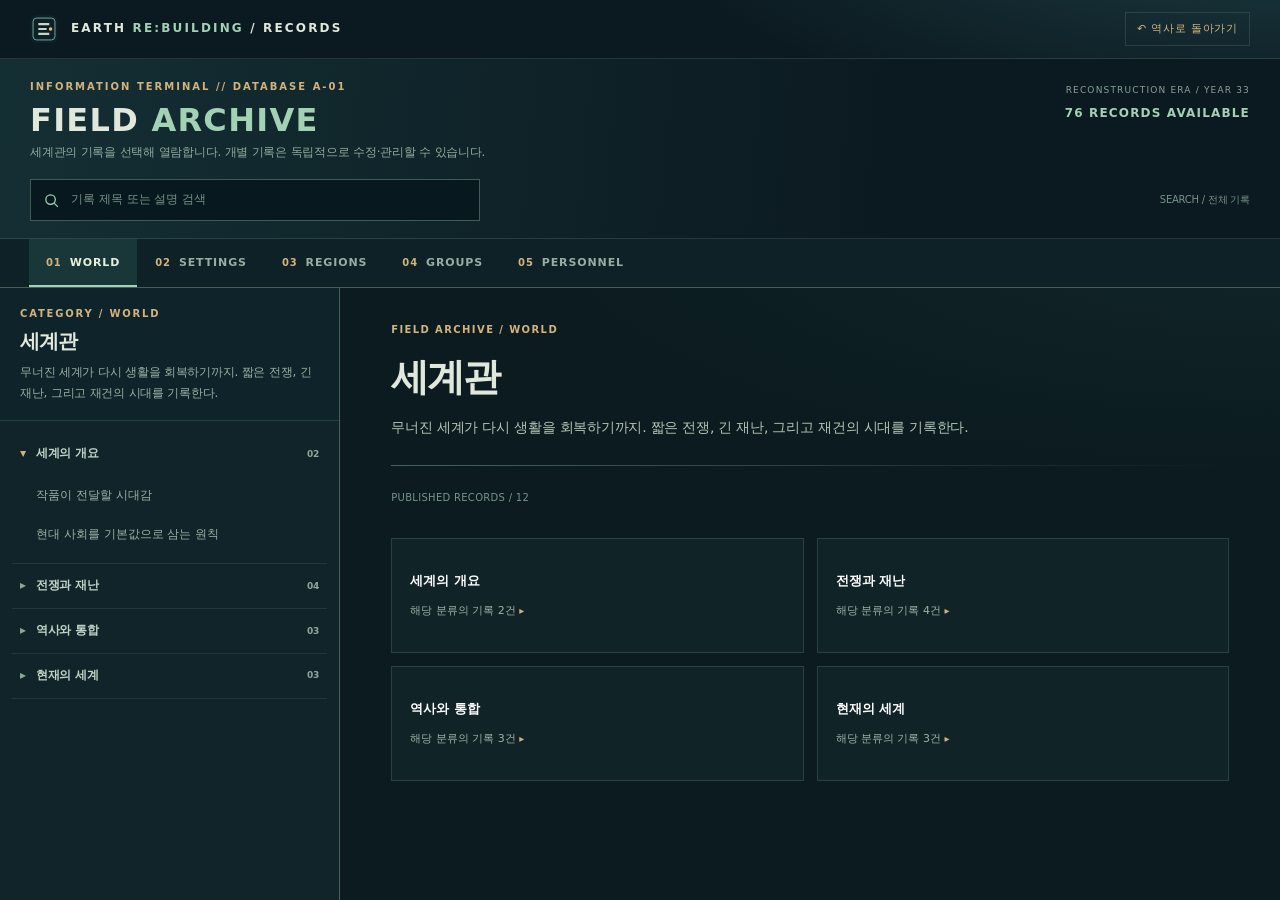
==== archive.html @ cd562d96 "Rebuild EARTH RE:BUILDING website" ====
<!doctype html>
<html lang="ko">
<head>
  <meta charset="utf-8">
  <meta name="viewport" content="width=device-width, initial-scale=1">
  <meta name="theme-color" content="#0b1a20">
  <meta name="description" content="EARTH RE:BUILDING — FIELD ARCHIVE. 세계관, 설정, 지역, 집단, 인물을 열람합니다.">
  <title>FIELD ARCHIVE — EARTH RE:BUILDING</title>
  <link rel="icon" href="assets/favicon.svg" type="image/svg+xml">
  <link rel="stylesheet" href="css/site.css">
  <link rel="stylesheet" href="css/archive.css">
  <script src="js/archive.js" defer></script>
</head>
<body class="archive-page inner-page">
  <a class="skip-link" href="#archive-detail">본문으로 건너뛰기</a>
  <div class="inner-shell">
    <header class="inner-top">
      <a class="inner-brand" href="./"><img src="assets/favicon.svg" alt="" width="28" height="28"><span>EARTH <em>RE:BUILDING</em> / RECORDS</span></a>
      <nav class="inner-nav" aria-label="이동"><a href="./" class="back-home">↶ 역사로 돌아가기</a></nav>
    </header>
    <main class="archive-layout">
      <header class="archive-header">
        <div class="archive-header-top">
          <div><div class="kicker">INFORMATION TERMINAL // DATABASE A-01</div><h1>FIELD <b>ARCHIVE</b></h1><p>세계관의 기록을 선택해 열람합니다. 개별 기록은 독립적으로 수정·관리할 수 있습니다.</p></div>
          <div class="archive-meta">RECONSTRUCTION ERA / YEAR 33<strong id="record-total">RECORD SYSTEM</strong></div>
        </div>
        <div class="archive-tools"><label class="search-label"><svg viewBox="0 0 24 24" fill="none" stroke="currentColor" stroke-width="1.8" aria-hidden="true"><circle cx="10.7" cy="10.7" r="6.7"/><path d="m16 16 5 5"/></svg><input type="search" id="search-records" placeholder="기록 제목 또는 설명 검색" aria-label="전체 기록 검색" autocomplete="off"></label><span class="search-shortcut">SEARCH / 전체 기록</span></div>
      </header>
      <div id="archive-tabs" class="archive-tabs" role="tablist" aria-label="기록 대분류"></div>
      <div class="archive-columns">
        <aside class="archive-sidebar" aria-label="기록 목차">
          <div class="sidebar-status"><div class="small-tag" id="sidebar-code">CATEGORY 01</div><h2 id="sidebar-title">분류 불러오는 중</h2><p id="sidebar-description">...</p></div>
          <nav class="section-list" id="section-list" aria-label="하위 분류"></nav>
        </aside>
        <section class="archive-detail" id="archive-detail" aria-label="기록 본문" tabindex="-1"><div id="detail-content" class="detail-content" aria-live="polite"><p class="archive-loading">기록을 불러오는 중입니다...</p></div></section>
      </div>
    </main>
  </div>
</body>
</html>
---- css/site.css ----
/* EARTH RE:BUILDING — no framework, no remote assets, no CMS */
:root{color-scheme:dark;--bg:#091419;--bg2:#0d1d22;--panel:#112329;--panel2:#152b30;--panel3:#1b3337;--ink:#e0e7db;--muted:#9db4ab;--subtle:#789188;--line:rgba(160,196,171,.17);--line-strong:rgba(160,196,171,.38);--mint:#a2d1b4;--gold:#d2b37e;--red:#e59a7b;--shadow:0 28px 85px rgba(0,0,0,.46);--font:system-ui,-apple-system,BlinkMacSystemFont,"Noto Sans KR","Malgun Gothic",sans-serif}
*{box-sizing:border-box}html{scroll-behavior:smooth}body{margin:0;min-height:100vh;background:radial-gradient(ellipse 90% 40% at 50% -7%,#17363c 0,transparent 72%),var(--bg);color:var(--ink);font:400 15px/1.65 var(--font);letter-spacing:-.015em}button,input,a{font:inherit}button{cursor:pointer}a{color:inherit;text-decoration:none}button:focus-visible,a:focus-visible,input:focus-visible,summary:focus-visible{outline:2px solid var(--gold);outline-offset:4px}::selection{background:#729d83;color:#071215}.skip-link{position:absolute;top:-70px;left:18px;z-index:10000;background:var(--gold);color:#08191d;padding:8px 14px}.skip-link:focus{top:14px}.scanlines{position:fixed;inset:0;z-index:15;pointer-events:none;opacity:.07;background:repeating-linear-gradient(transparent 0px,transparent 4px,rgba(0,0,0,.7) 5px)}
.site-header{height:87px;display:flex;align-items:center;justify-content:space-between;gap:24px;padding:0 clamp(22px,4.3vw,88px);border-bottom:1px solid var(--line);background:rgba(7,18,23,.88);position:relative;z-index:20}.brand{display:flex;align-items:center;gap:17px;flex-shrink:0}.brand-mark{display:grid;place-content:center;min-width:58px;height:50px;border:1px solid #83b3a4;background:linear-gradient(125deg,#1b3939,#112429);font-weight:800;font-size:23px;letter-spacing:-.07em;color:#cfdfcd}.brand-mark span{color:var(--gold);margin:0 2px}.brand-copy{display:flex;flex-direction:column;line-height:1.3}.brand-copy strong{letter-spacing:.075em;font-size:14px}.brand-copy strong span{color:var(--mint)}.brand-copy small{color:var(--subtle);letter-spacing:.17em;font-size:9px;margin-top:6px}.header-nav{display:flex;align-items:center;gap:clamp(10px,2vw,30px)}.header-nav button{border:0;background:none;padding:12px 0;color:#b7c7bd;font-size:11px;font-weight:650;letter-spacing:.18em;transition:color .2s}.header-nav button:hover{color:#fff}.header-status{display:flex;align-items:center;gap:9px;font:500 10px/1 var(--font);letter-spacing:.12em;color:#a5afa5;white-space:nowrap}.header-status b{color:var(--mint);font-weight:600}.live-dot{height:7px;width:7px;background:#a4d4ac;border-radius:50%;box-shadow:0 0 9px #71bf93}.hub-page{max-width:2000px;margin:0 auto}.hub-page main{padding:0 clamp(20px,4.3vw,88px)}.hero-heading{padding:clamp(40px,5.3vw,86px) 0 34px;position:relative}.eyebrow{display:flex;align-items:center;gap:12px;color:var(--gold);font-size:10px;letter-spacing:.21em;font-weight:700}.micro-square{height:7px;width:7px;border:1px solid var(--gold);transform:rotate(45deg)}.eyebrow-dash{color:#55766d}.hero-heading h1{font-size:clamp(34px,4.8vw,66px);line-height:1.27;letter-spacing:-.06em;font-weight:600;margin:21px 0 18px}.hero-heading em{color:var(--mint);font-style:normal}.hero-heading p{color:#adbeb4;margin:0;font-size:clamp(13px,1.1vw,16px);line-height:1.95}.hero-link{margin-top:25px;border:1px solid #80ad97;color:#dce7dd;background:rgba(43,88,79,.26);padding:12px 18px;min-width:160px;display:inline-flex;align-items:center;justify-content:space-between;gap:25px;font-size:12px;letter-spacing:.04em;transition:background .2s,transform .2s}.hero-link:hover{background:rgba(64,111,97,.55);transform:translateY(-1px)}.hero-link span{font-size:18px;color:var(--gold)}.hub-section{margin-top:8px}.scene-head,.scene-foot{display:flex;align-items:center;justify-content:space-between;gap:15px;font-size:10px;letter-spacing:.16em;color:#afc3b6;font-weight:700;padding:11px 0}.scene-head{border-top:1px solid var(--line-strong)}.scene-head-right{color:var(--gold)}.scene-head .label-faint{font-size:11px;letter-spacing:.015em;font-weight:400;color:#849d92}.tiny-diamond{display:inline-block;width:7px;height:7px;transform:rotate(45deg);background:var(--gold);margin-right:7px}.scene{position:relative;aspect-ratio:1600/860;max-height:68vh;min-height:310px;width:100%;overflow:hidden;background:#0f272b;border:1px solid rgba(154,182,162,.35);isolation:isolate;box-shadow:var(--shadow)}.scene-image{width:100%;height:100%;object-fit:cover;display:block}.scene-vignette{position:absolute;inset:0;background:linear-gradient(90deg,rgba(5,15,21,.15),transparent 35%,transparent 65%,rgba(5,15,21,.10)),linear-gradient(0deg,rgba(5,12,17,.57),transparent 28%,transparent 78%,rgba(5,12,17,.13));pointer-events:none}.scene-grid{position:absolute;inset:0;pointer-events:none;background:linear-gradient(90deg,transparent calc(50% - .5px),rgba(195,220,190,.08) 50%,transparent calc(50% + .5px)),linear-gradient(0deg,transparent calc(50% - .5px),rgba(195,220,190,.05) 50%,transparent calc(50% + .5px))}.scene-bottom{position:absolute;bottom:0;left:0;right:0;display:flex;justify-content:space-between;padding:14px 20px;background:linear-gradient(0deg,rgba(6,17,22,.95),rgba(6,17,22,.15));font:700 9px/1.2 var(--font);letter-spacing:.22em;color:#b7c9bd;pointer-events:none}.interaction-dot{height:6px;width:6px;border:1px solid var(--mint);display:inline-block;margin-right:7px;transform:rotate(45deg)}.scene-foot{color:#718e86;font-weight:500;font-size:9px;padding:10px 0 18px}.hotspot{position:absolute;display:flex;flex-direction:column;align-items:center;justify-content:flex-end;gap:3px;min-width:138px;min-height:108px;transform:translate(-50%,-50%);background:transparent;border:0;color:#d5e8d9;text-shadow:0 2px 12px #071419;transition:transform .2s}.hotspot:before{content:"";position:absolute;inset:14% 10% 33%;border:1px solid rgba(167,221,188,.48);background:rgba(93,152,121,.05);clip-path:polygon(0 14px,14px 0,100% 0,100% calc(100% - 14px),calc(100% - 14px) 100%,0 100%);opacity:.75;transition:.2s}.hotspot:after{content:"+";position:absolute;top:34%;left:50%;transform:translate(-50%,-50%);font-size:23px;font-weight:300;color:#e1ead4;opacity:.8;transition:.2s}.hotspot-glow{position:absolute;inset:-20%;background:radial-gradient(ellipse at center,rgba(135,223,172,.25),transparent 59%);filter:blur(9px);pointer-events:none;opacity:.45;transition:opacity .2s}.hotspot-code{z-index:1;font:700 9px/1.2 var(--font);letter-spacing:.2em;color:#d2d9b6}.hotspot-name{z-index:1;min-width:120px;text-align:center;background:rgba(7,23,29,.88);border:1px solid rgba(146,193,157,.72);padding:7px 11px;font-size:12px;font-weight:650;box-shadow:0 5px 30px rgba(0,0,0,.25)}.hotspot-name span{color:var(--gold)}.hotspot:hover,.hotspot:focus-visible{transform:translate(-50%,-52%)}.hotspot:hover:before,.hotspot:focus-visible:before{background:rgba(124,201,158,.2);border-color:#d0e8cb}.hotspot:hover:after,.hotspot:focus-visible:after{color:white;font-size:32px}.hotspot:hover .hotspot-glow,.hotspot:focus-visible .hotspot-glow{opacity:1}.hotspot:focus-visible{outline:2px solid var(--gold);outline-offset:0}.hotspot-lounge{left:18%;top:54%}.hotspot-archive{left:48%;top:51%;min-width:200px}.hotspot-storage{left:75%;top:55%}.hotspot-field{left:91%;top:49%}.below-hub{display:grid;grid-template-columns:repeat(3,1fr);gap:28px;margin:35px 0 72px}.below-hub article{padding:19px 0 6px;border-top:1px solid var(--line-strong)}.under-number{font:700 10px/1 var(--font);letter-spacing:.18em;color:var(--gold)}.below-hub h2{font-size:20px;letter-spacing:-.04em;font-weight:580;margin:11px 0 8px}.below-hub p{color:#9cafa6;margin:0;font-size:13px;line-height:1.85}.site-footer{display:flex;justify-content:space-between;gap:20px;padding:20px clamp(22px,4.3vw,88px);border-top:1px solid var(--line);font-size:9px;letter-spacing:.15em;color:#6f8c80}.footer-version{color:var(--gold)}
/* Fullscreen museum-like content panel */
.panel-dialog{width:min(96vw,1780px);height:min(95dvh,1100px);max-width:none;max-height:none;padding:0;border:1px solid #7ea18f;background:#0b1b21;color:var(--ink);box-shadow:0 30px 150px #000}.panel-dialog::backdrop{background:rgba(2,9,12,.86);backdrop-filter:blur(7px)}.panel-frame{height:100%;display:flex;flex-direction:column}.panel-toolbar{height:49px;min-height:49px;padding:0 15px 0 20px;background:#183035;display:flex;align-items:center;justify-content:space-between;border-bottom:1px solid var(--line-strong);font-size:10px;letter-spacing:.14em;color:#b6cdbd;font-weight:650}.panel-toolbar b{font-weight:500;color:var(--gold)}.panel-actions{display:flex;align-items:center;gap:9px}.panel-actions a,.panel-actions button{border:1px solid rgba(159,204,171,.32);background:#0c2025;color:#d6e8d9;font-size:11px;padding:6px 12px;letter-spacing:0}.panel-actions button{border-color:#9f8c73}.panel-actions button span{color:var(--gold);margin-left:8px}.panel-actions button:hover,.panel-actions a:hover{background:#294446}.panel-frame iframe{border:0;flex:1;width:100%;background:#0c1a20;min-height:0}
/* Subpages, shared */
.inner-page{min-height:100vh;background:radial-gradient(ellipse 70% 40% at 100% -15%,#21434a,transparent 75%),#0b1a20}.inner-shell{min-height:100vh;display:flex;flex-direction:column;max-width:1760px;margin:auto}.inner-top{display:flex;align-items:center;justify-content:space-between;padding:19px 32px 14px;border-bottom:1px solid var(--line);gap:14px}.inner-brand{display:flex;align-items:center;gap:13px;white-space:nowrap}.inner-brand svg{height:28px;width:28px}.inner-brand span{font-size:12px;font-weight:760;letter-spacing:.18em}.inner-brand em{color:var(--mint);font-style:normal}.inner-nav{display:flex;align-items:center;gap:10px}.inner-nav a{font-size:11px;letter-spacing:.07em;border:1px solid var(--line);padding:7px 11px;color:#b7c9c0}.inner-nav a:hover{background:#223a3c}.inner-nav .back-home{color:var(--gold)}.inner-hero{padding:33px 34px 23px;border-bottom:1px solid var(--line);background:linear-gradient(95deg,rgba(36,67,68,.2),transparent 60%)}.inner-kicker{color:var(--gold);letter-spacing:.18em;font-size:10px;font-weight:750}.inner-hero h1{font-size:clamp(29px,3.8vw,49px);font-weight:640;margin:7px 0;letter-spacing:-.055em;line-height:1.35}.inner-hero p{color:#9ab5aa;margin:0;font-size:13px;max-width:830px;line-height:1.8}.inner-content{padding:33px 34px 60px;flex:1}.section-title{font-size:19px;font-weight:650;letter-spacing:-.03em;margin:0 0 10px}.section-copy{font-size:13px;color:var(--muted);margin:0 0 22px}.inner-footer{border-top:1px solid var(--line);padding:17px 34px;display:flex;justify-content:space-between;color:#718b82;font-size:10px;letter-spacing:.1em}.info-grid{display:grid;grid-template-columns:repeat(2,minmax(0,1fr));gap:17px}.info-card{border:1px solid var(--line-strong);background:linear-gradient(135deg,#152b2f,#0f2026);padding:27px;min-height:210px;position:relative;overflow:hidden}.info-card:before{content:"";position:absolute;right:-54px;top:-57px;border:1px solid rgba(150,210,169,.14);width:180px;height:180px;transform:rotate(45deg)}.info-card .tag{font-size:10px;letter-spacing:.17em;color:var(--gold);font-weight:750}.info-card h2{font-size:22px;letter-spacing:-.035em;margin:17px 0 10px}.info-card p{color:#a6b8ae;font-size:13px;max-width:550px;line-height:1.9}.info-card a{display:inline-flex;align-items:center;gap:10px;color:var(--mint);font-size:12px;border-bottom:1px solid rgba(156,212,169,.4);padding-bottom:3px;margin-top:9px}.info-card .stage{display:inline-block;color:var(--gold);font-size:10px;letter-spacing:.1em;background:rgba(160,132,87,.12);border:1px solid rgba(211,172,111,.25);padding:3px 8px}.empty-signal{margin-top:20px;border:1px dashed rgba(149,185,157,.35);padding:24px;color:#9cb1a7;background:#102128;font-size:13px}.empty-signal strong{display:block;color:#d9e1d2;margin-bottom:6px}.inner-page.embedded .inner-top,.inner-page.embedded .inner-footer{display:none}.inner-page.embedded .inner-hero{padding-top:24px}
@media(max-width:1000px){.header-status{display:none}.hero-heading{padding-top:46px}.hotspot{min-width:105px;min-height:77px}.hotspot:before{inset:0 8% 29%}.hotspot:after{top:31%}.hotspot-code{font-size:7px}.hotspot-name{font-size:10px;min-width:96px;padding:5px 6px}.below-hub{gap:20px}.scene{min-height:270px}}
@media(max-width:700px){.site-header{height:auto;min-height:80px;padding:13px 19px;flex-wrap:wrap;gap:9px}.brand-mark{min-width:44px;height:42px;font-size:17px}.brand{gap:10px}.brand-copy strong{font-size:11px}.brand-copy small{font-size:8px;letter-spacing:.08em}.header-nav{width:100%;justify-content:space-between;gap:12px;border-top:1px solid var(--line);padding-top:4px}.header-nav button{font-size:10px;padding:7px 0}.hub-page main{padding:0 16px}.hero-heading{padding:31px 0 22px}.hero-heading h1{font-size:32px}.hero-heading p br{display:none}.scene-head,.scene-foot{font-size:8px}.scene-head-right,.scene-foot span:last-child{display:none}.scene{aspect-ratio:auto;height:390px;min-height:0;max-height:none}.scene-image{object-fit:cover;object-position:center center;width:100%;height:100%}.hotspot{width:calc(50% - 20px);min-width:0;min-height:0;height:65px;transform:none!important;left:auto;top:auto;bottom:auto;right:auto;justify-content:center;gap:4px;padding:7px 5px;background:rgba(7,24,29,.92);border:1px solid rgba(151,193,161,.52);text-shadow:none}.hotspot:before,.hotspot:after,.hotspot-glow{display:none}.hotspot-code{font-size:8px;letter-spacing:.07em}.hotspot-name{font-size:11px;min-width:0;width:100%;border:0;background:transparent;padding:0;box-shadow:none}.hotspot-lounge{left:12px;bottom:98px}.hotspot-archive{right:12px;bottom:98px}.hotspot-storage{left:12px;bottom:24px}.hotspot-field{right:12px;bottom:24px}.hotspot-field .hotspot-name{max-width:none}.hotspot:hover,.hotspot:focus-visible{background:rgba(46,91,75,.95);border-color:var(--mint)}.scene-bottom{font-size:7px;padding:8px}.scene-bottom span:last-child{display:none}.below-hub{grid-template-columns:1fr;gap:16px;margin:24px 0 42px}.below-hub article{padding-top:16px}.below-hub h2{font-size:18px;margin:6px 0}.site-footer{font-size:8px;line-height:1.5;padding:15px;flex-wrap:wrap}.panel-dialog{width:100vw;height:100dvh;border:0;margin:0}.panel-toolbar{height:43px;min-height:43px;padding:0 9px;font-size:8px;letter-spacing:.04em}.panel-actions a{display:none}.panel-actions button{font-size:11px;padding:5px 9px}.inner-top{padding:14px 17px;flex-wrap:wrap}.inner-nav{flex-wrap:wrap}.inner-hero{padding:23px 19px}.inner-content{padding:23px 19px 40px}.inner-footer{padding:15px 19px}.info-grid{grid-template-columns:1fr}.info-card{min-height:180px;padding:22px}}
@media(prefers-reduced-motion:reduce){*,*:before,*:after{animation-duration:.01ms!important;transition-duration:.01ms!important;scroll-behavior:auto!important}}
---- css/archive.css ----
.archive-layout{flex:1;min-height:0;display:flex;flex-direction:column}.archive-header{padding:20px 30px 17px;border-bottom:1px solid var(--line);background:linear-gradient(95deg,#142f34,#0b1a20 70%)}.archive-header-top{display:flex;justify-content:space-between;align-items:flex-start;gap:20px}.archive-header .kicker{color:var(--gold);font-size:10px;letter-spacing:.2em;font-weight:740}.archive-header h1{margin:4px 0 3px;font-size:clamp(22px,2.5vw,32px);line-height:1.25;font-weight:650;letter-spacing:.04em}.archive-header h1 b{color:var(--mint);font-weight:650}.archive-header p{margin:0;color:#92aa9e;font-size:12px}.archive-meta{font-size:9px;color:#86a298;letter-spacing:.13em;text-align:right;white-space:nowrap;margin-top:4px}.archive-meta strong{color:var(--mint);display:block;font-size:12px;margin-top:6px}.archive-tools{display:flex;justify-content:space-between;align-items:center;gap:15px;margin-top:17px}.search-label{display:flex;align-items:center;gap:11px;max-width:450px;min-width:210px;width:100%;border:1px solid var(--line-strong);background:#07191e;color:var(--mint);padding:0 12px}.search-label svg{width:17px;height:17px;flex-shrink:0}.search-label input{background:transparent;border:0;outline:0;color:var(--ink);width:100%;padding:10px 0;font-size:12px}.search-label input::placeholder{color:#789289}.search-shortcut{font-size:10px;color:#789289;white-space:nowrap}.archive-tabs{display:flex;flex-wrap:wrap;gap:1px;padding:0 29px;background:#0d2126;border-bottom:1px solid var(--line-strong)}.archive-tab{display:flex;align-items:center;gap:8px;padding:15px 17px 13px;border:0;border-bottom:2px solid transparent;background:transparent;color:#95afa3;font-size:11px;letter-spacing:.08em;font-weight:650}.archive-tab:hover{color:var(--ink);background:#1b3639}.archive-tab[aria-selected="true"]{border-bottom-color:var(--mint);background:#193638;color:#e5f1de}.tab-num{color:var(--gold);font:650 10px/1 var(--font)}.archive-columns{display:grid;grid-template-columns:minmax(265px,340px) minmax(0,1fr);flex:1;min-height:0;max-height:calc(100dvh - 213px)}.archive-sidebar{border-right:1px solid var(--line-strong);overflow-y:auto;overscroll-behavior:contain;background:#10242a}.sidebar-status{padding:21px 20px 16px;border-bottom:1px solid var(--line);position:sticky;top:0;background:rgba(16,36,42,.98);z-index:3}.sidebar-status .small-tag{font:700 10px/1 var(--font);letter-spacing:.18em;color:var(--gold)}.sidebar-status h2{font-size:20px;letter-spacing:-.05em;font-weight:620;margin:6px 0 4px}.sidebar-status p{font-size:12px;color:#98afa3;line-height:1.75;margin:0}.section-list{padding:11px 12px 23px}.archive-section{border-bottom:1px solid rgba(159,192,174,.12)}.archive-section>summary{display:flex;align-items:center;gap:10px;padding:12px 8px;color:#c2d3c5;font-size:12px;font-weight:600;cursor:pointer;list-style:none;user-select:none}.archive-section>summary::-webkit-details-marker{display:none}.archive-section>summary:before{content:"▸";color:#89aa95;transition:transform .2s}.archive-section[open]>summary:before{transform:rotate(90deg);color:var(--gold)}.archive-section .count{margin-left:auto;font-size:9px;color:#91a89c}.archive-item-list{padding:0 0 10px 10px}.archive-entry{display:block;width:100%;text-align:left;padding:10px 12px;border:0;border-left:2px solid transparent;background:transparent;color:#9ab1a5;font-size:12px;line-height:1.55}.archive-entry:hover{background:rgba(75,115,96,.15);color:#d8e7d9}.archive-entry.active{border-left-color:var(--mint);background:rgba(82,133,104,.22);color:#f0f8eb}.archive-entry mark{background:#426e5f;color:white}.no-results{padding:15px;font-size:12px;color:var(--muted)}.archive-detail{min-width:0;overflow-y:auto;overscroll-behavior:contain;background:radial-gradient(ellipse 80% 40% at 100% -10%,rgba(47,85,79,.18),transparent),#0b1b20}.detail-content{max-width:1080px;margin:auto;padding:34px clamp(24px,4vw,68px) 68px;min-height:100%}.detail-crumb{font-size:10px;color:var(--gold);letter-spacing:.14em;font-weight:650;text-transform:uppercase}.detail-title{margin:12px 0 12px;font-size:clamp(26px,3vw,40px);font-weight:650;letter-spacing:-.055em;line-height:1.35}.detail-summary{color:#afc6b4;font-size:14px;line-height:1.85;margin:0 0 22px;max-width:820px}.detail-rule{height:1px;background:linear-gradient(90deg,var(--mint),transparent);opacity:.4;margin:24px 0}.detail-body{color:#c0d0c4;font-size:14px;line-height:2.05;letter-spacing:-.015em;word-break:keep-all}.detail-body p{margin:0 0 19px}.detail-body h3{font-size:16px;color:#e0e8d8;margin:28px 0 10px;font-weight:660}.detail-image{margin:25px 0 25px;border:1px solid var(--line-strong);background:#07181f}.detail-image img{width:100%;display:block;max-height:360px;object-fit:cover}.detail-image figcaption{font-size:10px;color:#92a89b;padding:9px 13px;border-top:1px solid var(--line)}.detail-actions{display:flex;gap:10px;align-items:center;flex-wrap:wrap;margin-top:28px}.detail-actions button,.detail-actions a{padding:8px 12px;border:1px solid var(--line-strong);background:#173139;color:#c7e1ce;font-size:11px}.detail-actions button:hover,.detail-actions a:hover{background:#24444b}.source-tag{font-size:10px;color:#77958b;letter-spacing:.03em;margin-top:24px}.intro-art{width:48px;height:48px;border:1px solid rgba(177,206,183,.4);display:grid;place-items:center;color:var(--mint);font-size:24px;margin-bottom:20px;background:#1a3839}.intro-cards{display:grid;grid-template-columns:repeat(2,minmax(0,1fr));gap:13px;margin-top:32px}.intro-card{padding:18px;border:1px solid rgba(159,192,174,.19);background:rgba(27,53,55,.3);min-height:115px}.intro-card strong{display:block;font-size:13px;margin-bottom:6px}.intro-card span{font-size:11px;color:#9db2a7}.intro-card b{font-size:10px;color:var(--gold);font-weight:600}.empty-category{border:1px dashed rgba(168,203,173,.28);padding:18px;color:var(--muted);font-size:13px;margin-top:25px}.archive-timeline{border-left:2px solid rgba(149,192,165,.35);margin:25px 0 30px 4px;padding-left:25px}.timeline-row{position:relative;padding:0 0 22px 0}.timeline-row:before{content:"";width:9px;height:9px;border-radius:50%;background:var(--gold);border:3px solid #21383a;position:absolute;left:-33px;top:3px}.timeline-row strong{font-size:12px;color:var(--gold)}.timeline-row p{color:#bfccc0;margin:6px 0 0;font-size:13px}.archive-error{color:#e7b095;border:1px solid rgba(230,154,123,.33);padding:16px;background:rgba(99,40,34,.15)}.search-global-note{color:#adbfaf;font-size:11px;padding:9px 10px 4px}.archive-loading{color:#93ab9f;font-size:13px}
/* Browsing direct at /archive.html uses entire viewport; embedded uses iframe height. */
body.archive-page{height:100dvh;min-height:550px;overflow:hidden}.archive-page .inner-shell{height:100%}.archive-page .inner-footer{display:none}.archive-page .inner-top{min-height:59px;padding:12px 30px}.archive-page .archive-columns{max-height:none}.archive-page.embedded .archive-header{padding-top:15px}.archive-page.embedded .archive-columns{height:100%;min-height:0;max-height:none}.archive-page.embedded .archive-layout{height:100%}
@media(max-width:800px){body.archive-page{height:auto;min-height:100dvh;overflow:visible}.archive-page .inner-shell{height:auto;min-height:100dvh}.archive-header{padding:18px 17px}.archive-header-top{align-items:center}.archive-meta{display:none}.archive-tools{margin-top:14px}.search-shortcut{display:none}.archive-tabs{padding:0 10px;overflow-x:auto;flex-wrap:nowrap}.archive-tab{white-space:nowrap;flex-shrink:0;font-size:10px;padding:11px 10px 10px;gap:5px}.archive-columns{display:flex;flex-direction:column;max-height:none;min-height:0;flex:1}.archive-sidebar{border-right:0;border-bottom:1px solid var(--line-strong);overflow:visible;max-height:none}.sidebar-status{position:relative;padding:14px 17px 11px}.sidebar-status h2{font-size:17px;margin:3px 0}.sidebar-status p{font-size:11px}.section-list{padding:6px 11px 12px;max-height:31vh;overflow-y:auto}.archive-detail{overflow:visible;flex:1}.detail-content{padding:25px 19px 45px}.detail-title{font-size:27px}.detail-body{font-size:13px;line-height:1.95}.detail-summary{font-size:13px}.intro-cards{grid-template-columns:1fr}.archive-page.embedded{height:100dvh;overflow:hidden}.archive-page.embedded .inner-shell{height:100%;min-height:0}.archive-page.embedded .archive-columns{height:100%;overflow-y:auto;display:block}.archive-page.embedded .archive-sidebar{max-height:39vh;overflow-y:auto}.archive-page.embedded .archive-detail{overflow:visible}.archive-page.embedded .archive-layout{display:flex;height:100%}.archive-page.embedded .archive-header{flex-shrink:0}.archive-page.embedded .archive-tabs{flex-shrink:0}}
@media(min-width:801px) and (max-height:650px){.archive-header{padding:10px 20px}.archive-header h1{font-size:24px}.archive-header .archive-tools{margin-top:9px}.archive-tabs .archive-tab{padding-top:9px;padding-bottom:9px}.detail-content{padding-top:23px}}
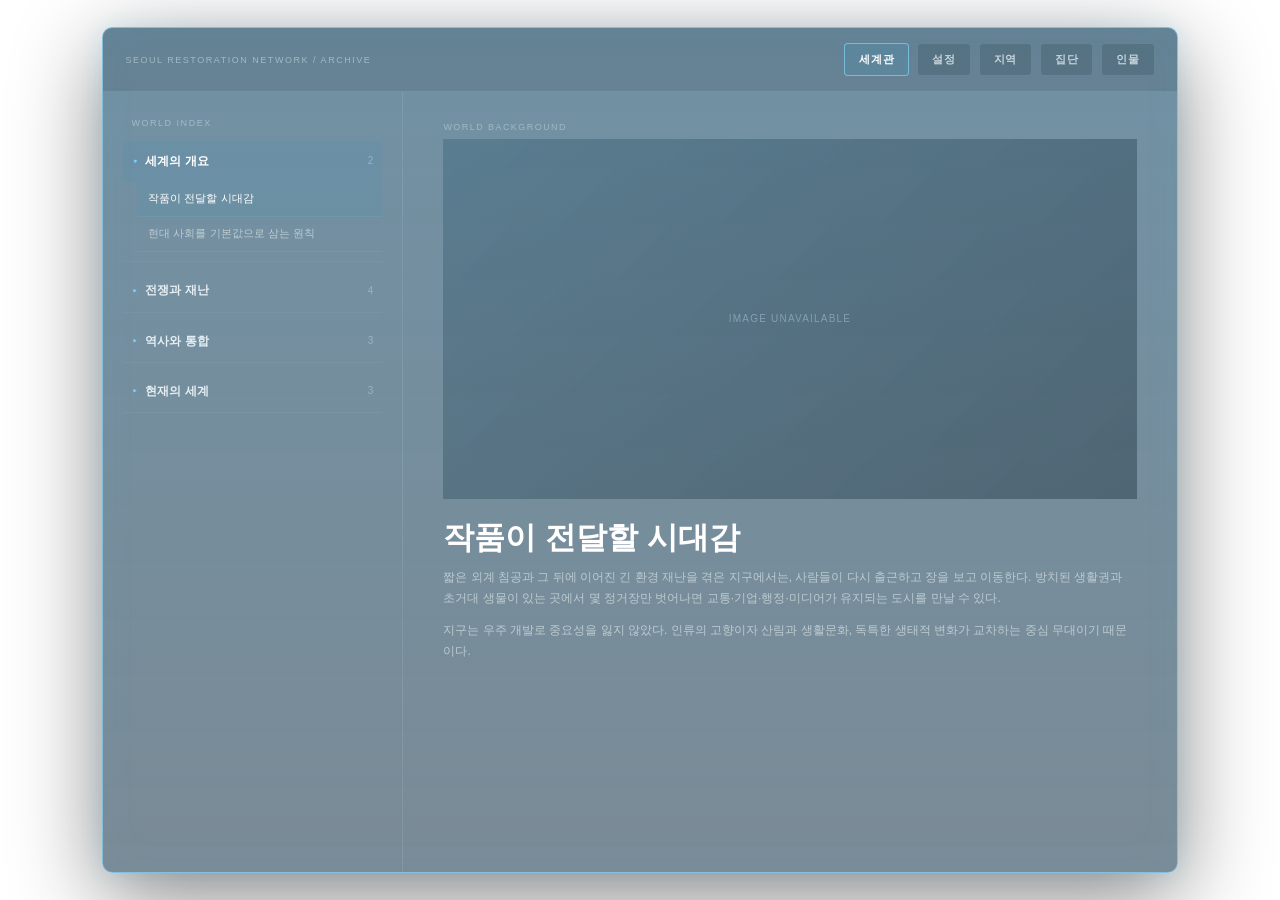
==== commit 41895559: "Rebuild EARTH RE:BUILDING website" ====
--- a/archive.html
+++ b/archive.html
@@ -1,40 +1,1295 @@
-<!doctype html>
+<!DOCTYPE html>
 <html lang="ko">
 <head>
-  <meta charset="utf-8">
-  <meta name="viewport" content="width=device-width, initial-scale=1">
-  <meta name="theme-color" content="#0b1a20">
-  <meta name="description" content="EARTH RE:BUILDING — FIELD ARCHIVE. 세계관, 설정, 지역, 집단, 인물을 열람합니다.">
-  <title>FIELD ARCHIVE — EARTH RE:BUILDING</title>
-  <link rel="icon" href="assets/favicon.svg" type="image/svg+xml">
-  <link rel="stylesheet" href="css/site.css">
-  <link rel="stylesheet" href="css/archive.css">
-  <script src="js/archive.js" defer></script>
+<meta charset="UTF-8">
+<meta name="viewport" content="width=device-width,initial-scale=1.0">
+<title>Archive</title>
+
+<link rel="stylesheet" href="css/common.css">
+<style>
+*{box-sizing:border-box}
+
+html,body{
+  margin:0;
+  width:100%;
+  height:100%;
+  overflow:hidden;
+  background:transparent;
+  color:#edf4f7;
+  font-family:"Noto Sans CJK KR","Noto Sans KR","Malgun Gothic",sans-serif;
+}
+
+body{
+  display:grid;
+  place-items:center;
+  padding:0;
+}
+
+.archive-window{
+  position:relative;
+
+  /* 화면 좌우 약 5%, 상하 약 3%만 남기는 크기 */
+  width:84vw;
+  height:94vh;
+  max-width:none;
+  max-height:none;
+
+  display:flex;
+  flex-direction:column;
+
+  overflow:hidden;
+  border:1px solid rgba(145,215,250,.66);
+  border-radius:10px;
+
+  background:
+    linear-gradient(180deg,
+      rgba(18,72,104,.60),
+      rgba(9,40,61,.54));
+
+  box-shadow:
+    0 24px 90px rgba(0,0,0,.48),
+    0 0 24px rgba(92,196,245,.16),
+    inset 0 0 42px rgba(85,190,235,.05);
+
+  backdrop-filter:blur(14px);
+  -webkit-backdrop-filter:blur(14px);
+}
+
+/* =========================================================
+   ARCHIVE TABS
+   ========================================================= */
+.archive-tabs{
+  flex:0 0 auto;
+
+  display:flex;
+  align-items:center;
+  gap:8px;
+
+  padding:15px 22px;
+
+  border-bottom:1px solid rgba(190,230,247,.14);
+
+  background:rgba(2,14,22,.11);
+}
+
+.archive-brand{
+  margin-right:auto;
+
+  color:rgba(218,237,246,.50);
+  font-size:9px;
+  letter-spacing:.17em;
+}
+
+.archive-tab{
+  padding:8px 14px;
+
+  border:1px solid rgba(190,230,247,.14);
+  border-radius:4px;
+
+  background:rgba(4,21,31,.14);
+  color:#c6d5dc;
+
+  font:inherit;
+  font-size:11px;
+  font-weight:700;
+  letter-spacing:.06em;
+
+  cursor:pointer;
+}
+
+.archive-tab:hover,
+.archive-tab:focus-visible{
+  border-color:rgba(160,222,250,.42);
+  outline:none;
+}
+
+.archive-tab.active{
+  background:rgba(62,150,191,.20);
+  border-color:rgba(135,218,255,.64);
+  color:#fff;
+}
+
+/* =========================================================
+   COMMON
+   ========================================================= */
+.archive-content{
+  flex:1 1 auto;
+  min-height:0;
+  overflow:hidden;
+}
+
+.empty-state{
+  padding:30px;
+
+  color:#b9c9d0;
+  font-size:13px;
+  line-height:1.8;
+}
+
+/* =========================================================
+   WORLD
+   ========================================================= */
+.world-view{
+  height:100%;
+  padding:30px 38px 40px;
+  overflow:auto;
+}
+
+.world-header{
+  margin-bottom:18px;
+  padding-bottom:14px;
+
+  border-bottom:1px solid rgba(190,230,247,.13);
+}
+
+.world-kicker{
+  margin:0 0 6px;
+
+  color:rgba(207,228,238,.48);
+  font-size:9px;
+  letter-spacing:.18em;
+}
+
+.world-header h1{
+  margin:0;
+
+  color:#fff;
+  font-size:26px;
+  font-weight:600;
+}
+
+.world-doc{
+  display:flex;
+  flex-direction:column;
+  gap:13px;
+}
+
+.world-entry{
+  padding:16px 18px;
+
+  border:1px solid rgba(190,230,247,.10);
+  border-radius:5px;
+
+  background:rgba(2,13,20,.12);
+}
+
+.world-entry-title{
+  display:flex;
+  align-items:center;
+  gap:9px;
+
+  margin:0 0 7px;
+
+  color:#eaf4f8;
+  font-size:14px;
+  font-weight:600;
+}
+
+.world-entry-title::before{
+  content:"◆";
+  color:#79cfff;
+  font-size:8px;
+}
+
+.world-entry p{
+  margin:0;
+
+  color:#cad7dc;
+  font-size:13px;
+  line-height:1.8;
+}
+
+/* =========================================================
+   SETTING / REGION / GROUP
+   ========================================================= */
+.catalog-view{
+  height:100%;
+
+  display:grid;
+  grid-template-columns:300px 1fr;
+}
+
+.catalog-index{
+  padding:26px 20px;
+
+  overflow:auto;
+
+  border-right:1px solid rgba(190,230,247,.13);
+}
+
+.catalog-index-label{
+  margin:0 0 13px;
+  padding:0 8px;
+
+  color:rgba(216,235,244,.46);
+  font-size:9px;
+  letter-spacing:.17em;
+}
+
+.catalog-button{
+  width:100%;
+  padding:12px 10px;
+
+  border:0;
+  border-bottom:1px solid rgba(190,230,247,.08);
+
+  background:transparent;
+  color:#bdccd3;
+
+  font:inherit;
+  font-size:12px;
+  line-height:1.5;
+  text-align:left;
+
+  cursor:pointer;
+}
+
+.catalog-button:hover,
+.catalog-button:focus-visible,
+.catalog-button.active{
+  background:rgba(67,145,180,.13);
+  color:#fff;
+  outline:none;
+}
+
+.catalog-detail{
+  padding:30px 40px 40px;
+  overflow:auto;
+}
+
+.catalog-kicker{
+  margin:0 0 7px;
+
+  color:rgba(207,228,238,.48);
+  font-size:9px;
+  letter-spacing:.16em;
+}
+
+.catalog-image{
+  position:relative;
+
+  /*
+    바깥 패널만 확대하고 대표 이미지 영역은 과하게 키우지 않는다.
+    넓어진 상세 영역의 왼쪽 위에 기존 체감 크기로 배치한다.
+  */
+  width:min(100%,1055px);
+  aspect-ratio:16/8.3;
+  min-height:0;
+  max-height:none;
+
+  margin:0 0 18px 0;
+
+  overflow:hidden;
+
+  background:
+    linear-gradient(135deg,
+      rgba(29,74,98,.28),
+      rgba(5,25,37,.34));
+}
+
+.catalog-image img{
+  display:block;
+  width:100%;
+  height:100%;
+  object-fit:cover;
+}
+
+.catalog-image.logo-image img{
+  object-fit:contain;
+  padding:7%;
+}
+
+.catalog-image-placeholder{
+  position:absolute;
+  inset:0;
+
+  display:grid;
+  place-items:center;
+
+  color:rgba(214,235,245,.38);
+  font-size:10px;
+  letter-spacing:.12em;
+}
+
+.catalog-detail h1{
+  margin:0 0 8px;
+
+  color:#fff;
+  font-size:31px;
+  font-weight:600;
+}
+
+.catalog-short{
+  margin:0 0 12px;
+
+  color:#d9e4e9;
+  font-size:13px;
+  line-height:1.75;
+}
+
+.catalog-body{
+  color:#bdcbd1;
+  font-size:12px;
+  line-height:1.8;
+}
+
+.catalog-body p{
+  margin:0 0 10px;
+}
+
+/* =========================================================
+   PERSONNEL ROSTER
+   ========================================================= */
+.personnel-roster{
+  height:100%;
+  padding:30px 34px 40px;
+  overflow:auto;
+}
+
+.roster-note{
+  margin:0 0 18px;
+
+  color:rgba(210,231,240,.52);
+  font-size:10px;
+  letter-spacing:.10em;
+}
+
+.roster-grid{
+  display:grid;
+  grid-template-columns:repeat(4,minmax(0,1fr));
+  gap:16px;
+}
+
+.roster-card{
+  position:relative;
+
+  min-height:235px;
+
+  overflow:hidden;
+
+  border:1px solid rgba(190,230,247,.13);
+  border-radius:5px;
+
+  background:rgba(2,13,20,.13);
+
+  cursor:pointer;
+
+  transition:
+    transform .16s ease,
+    border-color .16s ease,
+    background .16s ease;
+}
+
+.roster-card:hover,
+.roster-card:focus-visible{
+  transform:translateY(-2px);
+
+  border-color:rgba(139,218,255,.46);
+
+  background:rgba(25,77,101,.18);
+
+  outline:none;
+}
+
+.roster-image{
+  width:100%;
+  aspect-ratio:16/10;
+
+  display:grid;
+  place-items:center;
+
+  overflow:hidden;
+
+  background:rgba(3,17,26,.28);
+}
+
+.roster-image img{
+  display:block;
+  width:100%;
+  height:100%;
+  object-fit:cover;
+}
+
+.roster-placeholder{
+  color:rgba(212,232,241,.38);
+  font-size:10px;
+  letter-spacing:.10em;
+}
+
+.roster-name{
+  padding:13px 15px 14px;
+
+  color:#f0f6f8;
+  font-size:15px;
+  font-weight:600;
+}
+
+/* =========================================================
+   PERSONNEL DETAIL
+   ========================================================= */
+.personnel-detail{
+  height:100%;
+
+  display:grid;
+  grid-template-columns:minmax(0,1.08fr) minmax(0,.92fr);
+}
+
+.viewer{
+  min-width:0;
+  padding:30px 30px 26px;
+
+  display:flex;
+  flex-direction:column;
+
+  border-right:1px solid rgba(190,230,247,.15);
+}
+
+.viewer-main{
+  position:relative;
+
+  flex:1;
+  min-height:0;
+
+  display:grid;
+  place-items:center;
+
+  overflow:hidden;
+
+  border:1px solid rgba(190,230,247,.19);
+  border-radius:5px;
+
+  background:rgba(2,12,19,.25);
+}
+
+.viewer-main::before{
+  content:"PERSONNEL IMAGE VIEWER";
+
+  position:absolute;
+  left:16px;
+  top:13px;
+
+  color:rgba(220,238,246,.43);
+  font-size:9px;
+  letter-spacing:.18em;
+}
+
+.viewer-main img{
+  display:block;
+  max-width:100%;
+  max-height:100%;
+  object-fit:contain;
+}
+
+.detail-placeholder{
+  color:rgba(221,235,241,.46);
+  font-size:11px;
+  letter-spacing:.08em;
+}
+
+.thumb-row{
+  height:78px;
+  margin-top:10px;
+
+  display:grid;
+  grid-template-columns:repeat(5,1fr);
+  gap:8px;
+}
+
+.thumb{
+  display:grid;
+  place-items:center;
+
+  border:1px solid rgba(195,228,242,.16);
+  border-radius:4px;
+
+  background:rgba(4,18,27,.22);
+  color:#cbd9df;
+
+  font-size:10px;
+
+  cursor:pointer;
+}
+
+.thumb.active{
+  border-color:rgba(128,216,255,.72);
+  background:rgba(43,116,150,.20);
+}
+
+.profile{
+  min-width:0;
+  padding:34px 40px 32px;
+  overflow:auto;
+}
+
+.back-roster{
+  margin:0 0 18px;
+  padding:6px 0;
+
+  border:0;
+
+  background:transparent;
+  color:#a9c1cd;
+
+  font:inherit;
+  font-size:10px;
+  letter-spacing:.08em;
+
+  cursor:pointer;
+}
+
+.back-roster:hover{
+  color:#fff;
+}
+
+.profile-name{
+  display:flex;
+  align-items:baseline;
+  gap:13px;
+
+  margin:0 0 11px;
+}
+
+.profile-name h1{
+  margin:0;
+
+  color:#fff;
+  font-size:36px;
+  font-weight:600;
+}
+
+.meta{
+  color:#aebdc5;
+  font-size:12px;
+}
+
+.quote{
+  margin:0 0 25px;
+  padding-left:11px;
+
+  border-left:2px solid rgba(113,203,245,.68);
+
+  color:#d1dbe0;
+  font-size:14px;
+  font-style:italic;
+}
+
+.info-grid{
+  display:grid;
+  grid-template-columns:1fr 1fr;
+
+  column-gap:40px;
+  row-gap:14px;
+}
+
+.info-pair,
+.info-wide{
+  display:grid;
+  grid-template-columns:54px 1fr;
+  gap:9px;
+}
+
+.info-wide{
+  margin-top:14px;
+}
+
+.label{
+  color:#9eb0ba;
+  font-size:12px;
+}
+
+.value{
+  color:#f0f4f6;
+  font-size:13px;
+  line-height:1.6;
+}
+
+.divider{
+  margin:23px 0 17px;
+  height:1px;
+
+  background:rgba(216,235,244,.34);
+}
+
+.summary{
+  margin:0;
+
+  color:#d9e1e5;
+  font-size:13px;
+  line-height:1.9;
+}
+
+/* =========================================================
+   RESPONSIVE
+   ========================================================= */
+@media(max-width:1100px){
+  .roster-grid{
+    grid-template-columns:repeat(3,minmax(0,1fr));
+  }
+}
+
+@media(max-width:920px){
+  body{
+    padding:2vh 2vw;
+    overflow:auto;
+  }
+
+  .archive-window{
+    width:96vw;
+    height:auto;
+    min-height:94vh;
+    max-width:none;
+  }
+
+  .archive-tabs{
+    flex-wrap:wrap;
+  }
+
+  .archive-brand{
+    width:100%;
+  }
+
+  .catalog-view,
+  .personnel-detail{
+    grid-template-columns:1fr;
+  }
+
+  .catalog-index,
+  .viewer{
+    border-right:0;
+    border-bottom:1px solid rgba(190,230,247,.15);
+  }
+
+  .catalog-index{
+    max-height:220px;
+  }
+
+  .roster-grid{
+    grid-template-columns:repeat(2,minmax(0,1fr));
+  }
+
+  .viewer{
+    min-height:560px;
+  }
+}
+
+@media(max-width:620px){
+  .archive-tab{
+    flex:1 1 auto;
+  }
+
+  .roster-grid{
+    grid-template-columns:1fr;
+  }
+
+  .world-view,
+  .catalog-detail,
+  .personnel-roster,
+  .profile{
+    padding-left:22px;
+    padding-right:22px;
+  }
+
+  .catalog-image{
+    width:100%;
+  }
+}
+
+/* =========================================================
+   ARCHIVE HIERARCHY — Original colors/panel geometry preserved
+   Only nested index navigation is added.
+   ========================================================= */
+.archive-category{
+  margin-bottom:8px;
+  border-bottom:1px solid rgba(190,230,247,.055);
+}
+.archive-category-toggle{
+  width:100%;
+  display:flex;
+  gap:8px;
+  align-items:center;
+  padding:12px 9px;
+  border:0;
+  border-radius:3px;
+  background:transparent;
+  color:#e5eef2;
+  text-align:left;
+  font:inherit;
+  font-size:12px;
+  font-weight:600;
+  line-height:1.45;
+  cursor:pointer;
+}
+.archive-category-toggle:hover,
+.archive-category-toggle:focus-visible{
+  background:rgba(67,145,180,.13);
+  outline:none;
+}
+.archive-category-toggle[aria-expanded="true"]{
+  color:#fff;
+  background:rgba(62,150,191,.12);
+}
+.archive-category-caret{
+  display:inline-block;
+  color:#79cfff;
+  font-size:10px;
+  transition:transform .15s ease;
+}
+.archive-category-toggle[aria-expanded="true"] .archive-category-caret{
+  transform:rotate(90deg);
+}
+.archive-category-count{
+  margin-left:auto;
+  color:rgba(211,233,242,.4);
+  font-size:10px;
+  font-weight:400;
+}
+.archive-sublist{
+  padding:0 0 9px 14px;
+}
+.archive-sublist[hidden]{display:none}
+.archive-sublist .catalog-button{
+  padding:9px 11px;
+  font-size:11px;
+  line-height:1.45;
+}
+.archive-index-intro{
+  margin:0 8px 16px;
+  color:rgba(207,225,233,.75);
+  font-size:11px;
+  line-height:1.75;
+}
+.archive-no-image{margin-top:0}
+.archive-error{padding:16px 0;color:#b9c9d0;font-size:12px;line-height:1.8}
+@media (max-width:920px){
+  .catalog-index{max-height:min(40vh,360px)}
+}
+</style>
 </head>
-<body class="archive-page inner-page">
-  <a class="skip-link" href="#archive-detail">본문으로 건너뛰기</a>
-  <div class="inner-shell">
-    <header class="inner-top">
-      <a class="inner-brand" href="./"><img src="assets/favicon.svg" alt="" width="28" height="28"><span>EARTH <em>RE:BUILDING</em> / RECORDS</span></a>
-      <nav class="inner-nav" aria-label="이동"><a href="./" class="back-home">↶ 역사로 돌아가기</a></nav>
-    </header>
-    <main class="archive-layout">
-      <header class="archive-header">
-        <div class="archive-header-top">
-          <div><div class="kicker">INFORMATION TERMINAL // DATABASE A-01</div><h1>FIELD <b>ARCHIVE</b></h1><p>세계관의 기록을 선택해 열람합니다. 개별 기록은 독립적으로 수정·관리할 수 있습니다.</p></div>
-          <div class="archive-meta">RECONSTRUCTION ERA / YEAR 33<strong id="record-total">RECORD SYSTEM</strong></div>
+
+<body id="archiveBody">
+
+<main class="archive-window" id="archiveWindow">
+
+  <nav class="archive-tabs">
+    <div class="archive-brand">SEOUL RESTORATION NETWORK / ARCHIVE</div>
+
+    <button class="archive-tab active" data-view="world" type="button">세계관</button>
+    <button class="archive-tab" data-view="setting" type="button">설정</button>
+    <button class="archive-tab" data-view="region" type="button">지역</button>
+    <button class="archive-tab" data-view="group" type="button">집단</button>
+    <button class="archive-tab" data-view="personnel" type="button">인물</button>
+  </nav>
+
+  <section class="archive-content" id="archiveContent">
+    <div class="empty-state">ARCHIVE DATA LOADING...</div>
+  </section>
+
+</main>
+
+<script>
+let WORLD_DATA = [];
+let SETTING_DATA = [];
+let REGION_DATA = [];
+let GROUP_DATA = [];
+let PERSONNEL_DATA = [];
+
+const archiveBody = document.getElementById("archiveBody");
+const archiveWindow = document.getElementById("archiveWindow");
+const archiveContent = document.getElementById("archiveContent");
+const tabs = [...document.querySelectorAll(".archive-tab")];
+
+function escapeHtml(value){
+  return String(value ?? "")
+    .replaceAll("&","&amp;")
+    .replaceAll("<","&lt;")
+    .replaceAll(">","&gt;")
+    .replaceAll('"',"&quot;")
+    .replaceAll("'","&#039;");
+}
+
+function visibleItems(items){
+  return (Array.isArray(items) ? items : [])
+    .filter(item=>item?.visible !== false);
+}
+
+function normalizeItems(data){
+  if(Array.isArray(data)) return data;
+  if(Array.isArray(data?.items)) return data.items;
+  return [];
+}
+
+function splitParagraphs(value){
+  if(Array.isArray(value)){
+    return value
+      .map(v=>String(v ?? "").trim())
+      .filter(Boolean);
+  }
+
+  return String(value ?? "")
+    .split(/\n\s*\n/)
+    .map(v=>v.trim())
+    .filter(Boolean);
+}
+
+function personGallery(person){
+  const flat = [
+    person.gallery1,
+    person.gallery2,
+    person.gallery3,
+    person.gallery4,
+    person.gallery5
+  ].filter(Boolean);
+
+  if(flat.length) return flat;
+
+  if(Array.isArray(person.gallery)){
+    return person.gallery.filter(Boolean).slice(0,5);
+  }
+
+  return [];
+}
+
+function personOutfits(person){
+  const flat = [
+    person.outfit1,
+    person.outfit2,
+    person.outfit3
+  ].filter(Boolean);
+
+  if(flat.length) return flat;
+
+  if(Array.isArray(person.outfits)){
+    return person.outfits.filter(Boolean).slice(0,3);
+  }
+
+  return [];
+}
+
+async function loadJson(path){
+  const response = await fetch(path,{cache:"no-store"});
+
+  if(!response.ok){
+    throw new Error(`${path} (${response.status})`);
+  }
+
+  return response.json();
+}
+
+/* =========================================================
+   WORLD
+   ========================================================= */
+const ARCHIVE_CATEGORY_INFO = {
+  world:{code:"WORLD",indexLabel:"WORLD INDEX",defaultKicker:"WORLD BACKGROUND"},
+  setting:{code:"SETTINGS",indexLabel:"SETTING INDEX",defaultKicker:"SETTING"},
+  region:{code:"REGIONS",indexLabel:"REGION INDEX",defaultKicker:"REGION"},
+  group:{code:"GROUPS",indexLabel:"GROUP INDEX",defaultKicker:"GROUP / ORGANIZATION",logoMode:true}
+};
+let ARCHIVE_INDEX = {categories:[],records:[]};
+let archiveLoadEpoch = 0;
+const archiveSelection = {};
+
+/* A single original catalog panel now powers WORLD, SETTINGS, REGIONS, GROUPS. */
+function renderCategory(view){
+  const info = ARCHIVE_CATEGORY_INFO[view];
+  const category = ARCHIVE_INDEX.categories.find(c=>c.id===info.code);
+  const records = ARCHIVE_INDEX.records.filter(record=>record.category===info.code);
+  const sections = (category?.sections || []).map(section=>({
+    ...section,
+    records:records.filter(record=>record.section===section.id)
+  })).filter(section=>section.records.length>0);
+  const state = archiveSelection[view] || {};
+  const currentSection = sections.find(section=>section.id===state.section)
+    || sections[0];
+  const first = records.find(record=>record.id===state.record)
+    || currentSection?.records[0];
+
+  archiveLoadEpoch += 1; // Invalidate slow fetches when a tab changes.
+  archiveContent.innerHTML = `
+    <section class="catalog-view">
+      <aside class="catalog-index" aria-label="${escapeHtml(info.indexLabel)}">
+        <p class="catalog-index-label">${escapeHtml(info.indexLabel)}</p>
+        ${view==="group" ? `<p class="archive-index-intro">은하 공동체에는 개별 행성의 이해관계에서 독립된 전문 기관들이 존재하며, 지구 공공기관과 주요 기업 역시 각자의 역할을 수행하고 있습니다.</p>` : ""}
+        ${sections.length ? sections.map((section)=>`
+          <div class="archive-category" data-section-container="${escapeHtml(section.id)}">
+            <button class="archive-category-toggle" type="button"
+              aria-expanded="${section.id===currentSection?.id ? "true" : "false"}"
+              data-section="${escapeHtml(section.id)}">
+              <span class="archive-category-caret" aria-hidden="true">▸</span>
+              <span>${escapeHtml(section.title)}</span>
+              <span class="archive-category-count">${section.records.length}</span>
+            </button>
+            <div class="archive-sublist" ${section.id===currentSection?.id?"":"hidden"}>
+              ${section.records.map((record)=>`
+                <button class="catalog-button ${record.id===first?.id?"active":""}"
+                  type="button" data-record="${escapeHtml(record.id)}">
+                  ${escapeHtml(record.title)}
+                </button>`).join("")}
+            </div>
+          </div>`).join("")
+        : `<div class="empty-state">등록된 항목이 없습니다.</div>`}
+      </aside>
+      <article class="catalog-detail" id="catalogDetail" aria-live="polite"></article>
+    </section>`;
+
+  const detail = archiveContent.querySelector("#catalogDetail");
+  const toggles = [...archiveContent.querySelectorAll(".archive-category-toggle")];
+  const recordButtons = [...archiveContent.querySelectorAll(".catalog-button[data-record]")];
+
+  function setExpanded(sectionId, forceOpen=false){
+    toggles.forEach(toggle=>{
+      const expanded = toggle.getAttribute("aria-expanded")==="true";
+      const shouldOpen = toggle.dataset.section===sectionId && (forceOpen || !expanded);
+      toggle.setAttribute("aria-expanded",String(shouldOpen));
+      const list=toggle.nextElementSibling;
+      if(list) list.hidden=!shouldOpen;
+    });
+    archiveSelection[view] = {...archiveSelection[view],section:sectionId};
+  }
+
+  async function displayRecord(record){
+    const thisEpoch=++archiveLoadEpoch;
+    const section=sections.find(s=>s.id===record.section);
+    if(section) setExpanded(section.id,true);
+    recordButtons.forEach(button=>{
+      button.classList.toggle("active",button.dataset.record===record.id);
+    });
+    archiveSelection[view]={section:record.section,record:record.id};
+    detail.innerHTML='<div class="archive-error">기록을 불러오는 중입니다...</div>';
+    try{
+      const data=await loadJson(record.path);
+      if(thisEpoch!==archiveLoadEpoch) return;
+      const title=data.title||record.title||"";
+      const kicker=data.type||info.defaultKicker;
+      const paragraphs=splitParagraphs(data.body);
+      const image=data.image||"";
+      detail.innerHTML=`
+        <p class="catalog-kicker">${escapeHtml(kicker)}</p>
+        ${image?`
+          <div class="catalog-image ${info.logoMode?"logo-image":""}">
+            <img src="${escapeHtml(image)}" alt="${escapeHtml(title)}"
+              onerror="this.style.display='none';this.nextElementSibling.style.display='grid';">
+            <div class="catalog-image-placeholder" style="display:none;">IMAGE UNAVAILABLE</div>
+          </div>`:""}
+        <h1>${escapeHtml(title)}</h1>
+        <div class="catalog-body archive-no-image">
+          ${paragraphs.length
+            ?paragraphs.map(p=>`<p>${escapeHtml(p).replaceAll("\n","<br>")}</p>`).join("")
+            :`<p>${escapeHtml(data.short||record.summary||"")}</p>`}
+        </div>`;
+      detail.scrollTop=0;
+    }catch(error){
+      if(thisEpoch!==archiveLoadEpoch)return;
+      console.error(error);
+      detail.innerHTML=`<div class="archive-error">기록을 불러오지 못했습니다. 파일 경로를 확인해 주세요.</div>`;
+    }
+  }
+  toggles.forEach(button=>{
+    button.addEventListener("click",()=>{
+      const sectionId=button.dataset.section;
+      const wasOpen=button.getAttribute("aria-expanded")==="true";
+      // Keep the hierarchy compact; opening a group also shows its first record.
+      setExpanded(sectionId,false);
+      if(!wasOpen){
+        const section=sections.find(s=>s.id===sectionId);
+        if(section?.records.length) displayRecord(section.records[0]);
+      }
+    });
+  });
+  recordButtons.forEach(button=>{
+    button.addEventListener("click",()=>{
+      const record=records.find(r=>r.id===button.dataset.record);
+      if(record) displayRecord(record);
+    });
+  });
+  if(first) displayRecord(first);
+  else detail.innerHTML='<div class="empty-state">등록된 항목이 없습니다.</div>';
+}
+
+function renderWorld(){renderCategory("world");}
+function renderSetting(){renderCategory("setting");}
+function renderRegion(){renderCategory("region");}
+function renderGroup(){renderCategory("group");}
+
+/* =========================================================
+   PERSONNEL
+   ========================================================= */
+function renderPersonnelRoster(){
+  const list = visibleItems(PERSONNEL_DATA);
+
+  archiveContent.innerHTML = `
+    <section class="personnel-roster">
+
+      <p class="roster-note">
+        REGISTERED PERSONNEL / 명부에 등록된 인원
+      </p>
+
+      ${
+        list.length
+          ? `<div class="roster-grid">
+              ${list.map((person,index)=>`
+                <button
+                  class="roster-card"
+                  type="button"
+                  data-index="${index}"
+                >
+                  <div class="roster-image">
+                    ${
+                      person.cover
+                        ? `<img
+                             src="${escapeHtml(person.cover)}"
+                             alt="${escapeHtml(person.name)}"
+                             onerror="this.style.display='none';this.nextElementSibling.style.display='block';"
+                           >`
+                        : ``
+                    }
+
+                    <span
+                      class="roster-placeholder"
+                      style="${person.cover ? "display:none;" : ""}"
+                    >
+                      REPRESENTATIVE IMAGE
+                    </span>
+                  </div>
+
+                  <div class="roster-name">
+                    ${escapeHtml(person.name || "UNKNOWN")}
+                  </div>
+                </button>
+              `).join("")}
+            </div>`
+          : `<div class="empty-state">등록된 인물이 없습니다.</div>`
+      }
+
+    </section>
+  `;
+
+  archiveContent
+    .querySelectorAll(".roster-card")
+    .forEach(card=>{
+      card.addEventListener("click",()=>{
+        renderPersonnelDetail(Number(card.dataset.index),list);
+      });
+    });
+}
+
+function renderPersonnelDetail(index,list = visibleItems(PERSONNEL_DATA)){
+  const person = list[index];
+
+  if(!person){
+    renderPersonnelRoster();
+    return;
+  }
+
+  const loadedGallery = personGallery(person);
+
+  const gallery = loadedGallery.length
+    ? loadedGallery
+    : [null,null,null,null,null];
+
+  const outfits = personOutfits(person);
+
+  archiveContent.innerHTML = `
+    <section class="personnel-detail">
+
+      <section class="viewer">
+
+        <div class="viewer-main" id="viewerMain">
+          ${
+            gallery[0]
+              ? `<img
+                   src="${escapeHtml(gallery[0])}"
+                   alt="${escapeHtml(person.name)}"
+                 >`
+              : `<span class="detail-placeholder">CHARACTER IMAGE</span>`
+          }
         </div>
-        <div class="archive-tools"><label class="search-label"><svg viewBox="0 0 24 24" fill="none" stroke="currentColor" stroke-width="1.8" aria-hidden="true"><circle cx="10.7" cy="10.7" r="6.7"/><path d="m16 16 5 5"/></svg><input type="search" id="search-records" placeholder="기록 제목 또는 설명 검색" aria-label="전체 기록 검색" autocomplete="off"></label><span class="search-shortcut">SEARCH / 전체 기록</span></div>
-      </header>
-      <div id="archive-tabs" class="archive-tabs" role="tablist" aria-label="기록 대분류"></div>
-      <div class="archive-columns">
-        <aside class="archive-sidebar" aria-label="기록 목차">
-          <div class="sidebar-status"><div class="small-tag" id="sidebar-code">CATEGORY 01</div><h2 id="sidebar-title">분류 불러오는 중</h2><p id="sidebar-description">...</p></div>
-          <nav class="section-list" id="section-list" aria-label="하위 분류"></nav>
-        </aside>
-        <section class="archive-detail" id="archive-detail" aria-label="기록 본문" tabindex="-1"><div id="detail-content" class="detail-content" aria-live="polite"><p class="archive-loading">기록을 불러오는 중입니다...</p></div></section>
-      </div>
-    </main>
-  </div>
+
+        <div class="thumb-row">
+          ${gallery.slice(0,5).map((img,i)=>`
+            <button
+              class="thumb ${i===0 ? "active" : ""}"
+              type="button"
+              data-index="${i}"
+            >
+              ${i===4 ? "SHEET" : String(i+1).padStart(2,"0")}
+            </button>
+          `).join("")}
+        </div>
+
+      </section>
+
+      <section class="profile">
+
+        <button
+          class="back-roster"
+          id="backRoster"
+          type="button"
+        >
+          ← PERSONNEL LIST
+        </button>
+
+        <div class="profile-name">
+          <h1>${escapeHtml(person.name || "UNKNOWN")}</h1>
+
+          <span class="meta">
+            (${escapeHtml(person.age || "-")} / ${escapeHtml(person.gender || "-")})
+          </span>
+        </div>
+
+        <p class="quote">
+          “${escapeHtml(person.quote || "")}”
+        </p>
+
+        <div class="info-grid">
+
+          <div class="info-pair">
+            <span class="label">분류</span>
+            <span class="value">${escapeHtml(person.species || "-")}</span>
+          </div>
+
+          <div class="info-pair">
+            <span class="label">출신</span>
+            <span class="value">${escapeHtml(person.origin || "-")}</span>
+          </div>
+
+          <div class="info-pair">
+            <span class="label">직업</span>
+            <span class="value">${escapeHtml(person.job || "-")}</span>
+          </div>
+
+          <div class="info-pair">
+            <span class="label">소속</span>
+            <span class="value">${escapeHtml(person.affiliation || "-")}</span>
+          </div>
+
+        </div>
+
+        <div class="info-wide">
+          <span class="label">외모</span>
+          <span class="value">${escapeHtml(person.appearance || "-")}</span>
+        </div>
+
+        <div class="info-wide">
+          <span class="label">복장</span>
+
+          <span class="value">
+            ${
+              outfits.length
+                ? outfits
+                    .map((x,i)=>`${String.fromCharCode(65+i)}. ${escapeHtml(x)}`)
+                    .join("<br>")
+                : "-"
+            }
+          </span>
+        </div>
+
+        <div class="info-wide">
+          <span class="label">특기</span>
+          <span class="value">${escapeHtml(person.specialty || "-")}</span>
+        </div>
+
+        <div class="divider"></div>
+
+        <p class="summary">
+          ${escapeHtml(person.summary || "")}
+        </p>
+
+      </section>
+
+    </section>
+  `;
+
+  document
+    .getElementById("backRoster")
+    .addEventListener("click",renderPersonnelRoster);
+
+  const viewerMain = document.getElementById("viewerMain");
+  const thumbs = [...archiveContent.querySelectorAll(".thumb")];
+
+  thumbs.forEach(button=>{
+    button.addEventListener("click",()=>{
+      const i = Number(button.dataset.index);
+
+      thumbs.forEach(b=>b.classList.remove("active"));
+      button.classList.add("active");
+
+      if(gallery[i]){
+        viewerMain.innerHTML =
+          `<img
+             src="${escapeHtml(gallery[i])}"
+             alt="${escapeHtml(person.name)}"
+           >`;
+      }else{
+        viewerMain.innerHTML =
+          `<span class="detail-placeholder">CHARACTER IMAGE</span>`;
+      }
+    });
+  });
+}
+
+/* =========================================================
+   MAIN TAB
+   ========================================================= */
+function switchArchive(view){
+  tabs.forEach(tab=>{
+    tab.classList.toggle(
+      "active",
+      tab.dataset.view===view
+    );
+  });
+
+  if(view==="world") renderWorld();
+  if(view==="setting") renderSetting();
+  if(view==="region") renderRegion();
+  if(view==="group") renderGroup();
+  if(view==="personnel") renderPersonnelRoster();
+}
+
+tabs.forEach(tab=>{
+  tab.addEventListener(
+    "click",
+    ()=>switchArchive(tab.dataset.view)
+  );
+});
+
+/* 패널 외부 클릭 → MAIN */
+archiveBody.addEventListener("click",(event)=>{
+  if(!archiveWindow.contains(event.target)){
+    parent.postMessage("ARGO_CLOSE_PANEL","*");
+  }
+});
+
+archiveWindow.addEventListener("click",(event)=>{
+  event.stopPropagation();
+});
+
+/* =========================================================
+   DATA LOAD
+   ========================================================= */
+async function bootArchive(){
+  try{
+    const [index,personnel]=await Promise.all([
+      loadJson("content/index.json"),
+      loadJson("content/archive/personnel.json")
+    ]);
+    if(!Array.isArray(index.categories)||!Array.isArray(index.records)){
+      throw new Error("Invalid archive index format");
+    }
+    ARCHIVE_INDEX=index;
+    PERSONNEL_DATA=normalizeItems(personnel);
+    switchArchive("world");
+  }catch(error){
+    console.error(error);
+    archiveContent.innerHTML=`
+      <div class="empty-state">
+        아카이브 데이터를 불러오지 못했습니다.
+        content/index.json과 content/archive/personnel.json 경로를 확인해 주세요.
+      </div>`;
+  }
+}
+
+bootArchive();
+</script>
+
 </body>
 </html>
--- a/css/common.css
+++ b/css/common.css
@@ -0,0 +1,37 @@
+/* =========================================================
+   PROJECT ARGO NOTE — COMMON UI
+   공통 스타일을 이 파일에서 관리합니다.
+   ========================================================= */
+
+/* 밝은 하늘색 원통형 스크롤바 */
+*{
+  scrollbar-width:thin;
+  scrollbar-color:rgba(145,220,255,.92) transparent;
+}
+
+/* Chrome / Edge / Safari */
+*::-webkit-scrollbar{
+  width:9px;
+  height:9px;
+}
+
+*::-webkit-scrollbar-track{
+  background:transparent;
+}
+
+*::-webkit-scrollbar-thumb{
+  background:rgba(145,220,255,.88);
+  border-radius:999px;
+  border:2px solid transparent;
+  background-clip:padding-box;
+}
+
+*::-webkit-scrollbar-thumb:hover{
+  background:rgba(185,238,255,.98);
+  border:2px solid transparent;
+  background-clip:padding-box;
+}
+
+*::-webkit-scrollbar-corner{
+  background:transparent;
+}
